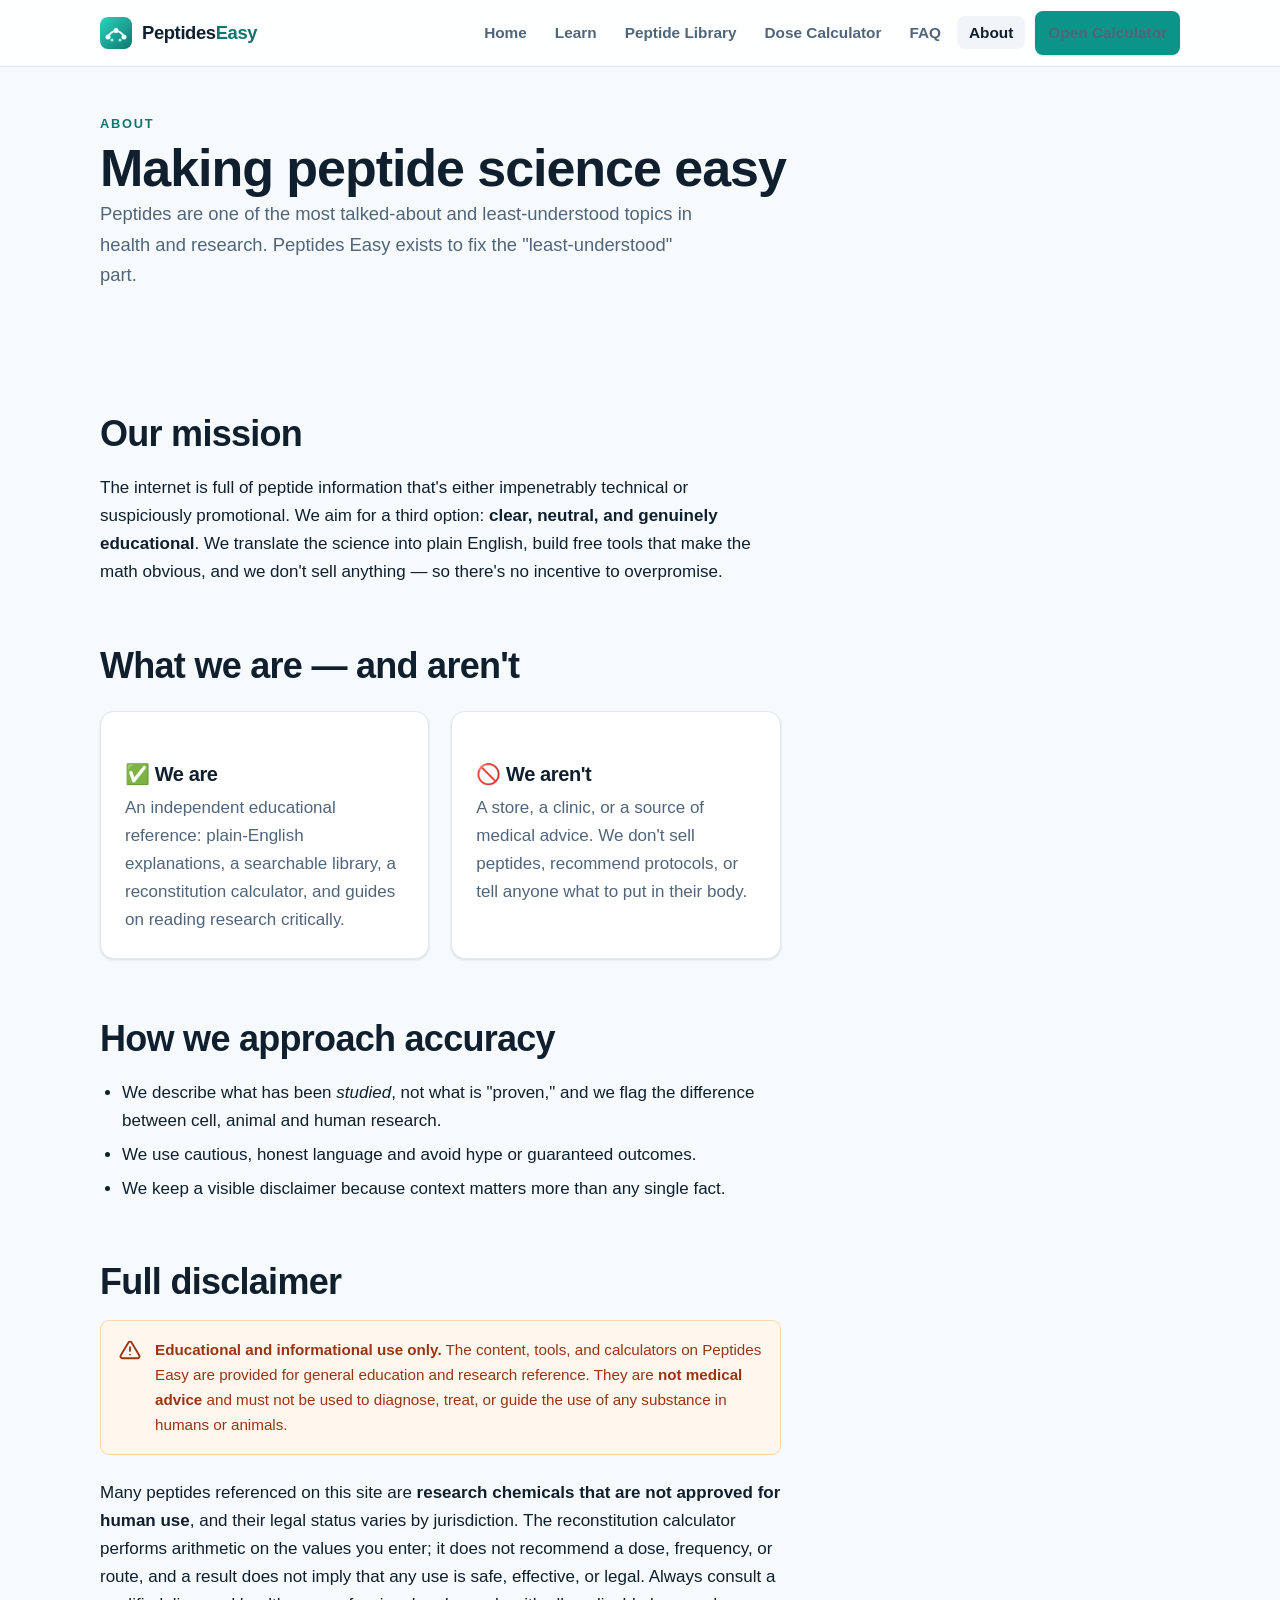
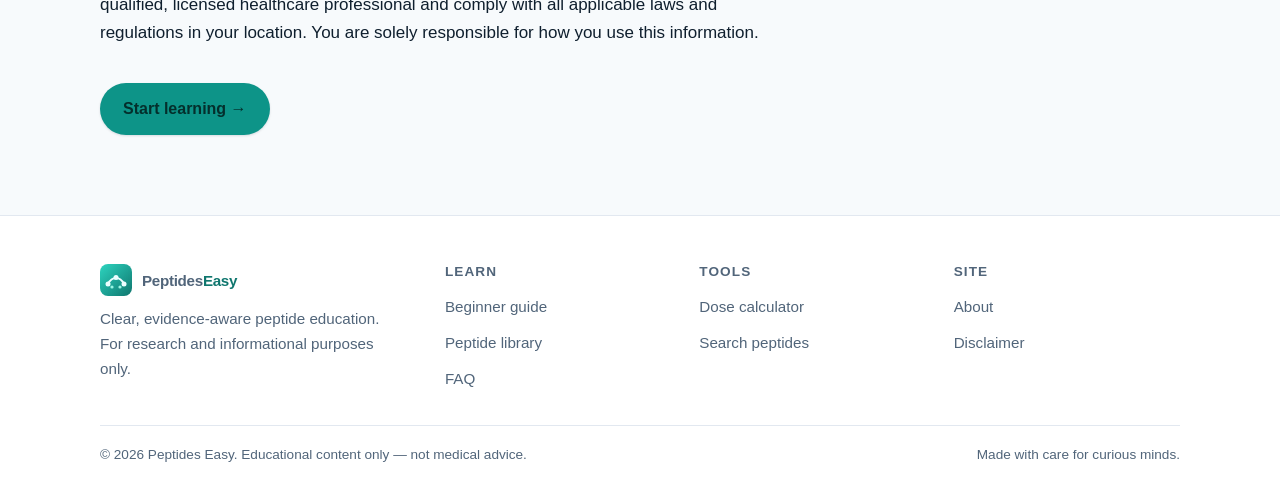
==== about.html @ 1e7f5a15 "Build Peptides Easy: modern educational peptide website New static site (HTML/CSS/vanilla JS, no bui" ====
<!DOCTYPE html>
<html lang="en">
<head>
<meta charset="utf-8">
<meta name="viewport" content="width=device-width, initial-scale=1">
<title>About & Disclaimer | Peptides Easy</title>
<meta name="description" content="About Peptides Easy — our mission to make peptide science clear and accessible — plus our full educational disclaimer and approach to accuracy.">
<link rel="canonical" href="https://peptides-easy.com/about.html">
<meta name="theme-color" content="#0d9488">
<meta property="og:type" content="website">
<meta property="og:site_name" content="Peptides Easy">
<meta property="og:title" content="About & Disclaimer | Peptides Easy">
<meta property="og:description" content="Our mission to make peptide science clear, plus our full educational disclaimer.">
<meta property="og:url" content="https://peptides-easy.com/about.html">
<meta property="og:image" content="https://peptides-easy.com/assets/img/logo.svg">
<link rel="icon" href="assets/img/logo.svg" type="image/svg+xml">
<link rel="manifest" href="site.webmanifest">
<link rel="stylesheet" href="assets/css/styles.css">
<script src="assets/js/site.js" defer></script>
</head>
<body>
<a class="skip-link" href="#main">Skip to content</a>

<header class="site-header">
  <div class="container nav">
    <a class="brand" href="index.html">
      <img class="logo" src="assets/img/logo.svg" alt="" width="32" height="32">
      <span>Peptides<b>Easy</b></span>
    </a>
    <button class="nav-toggle" aria-expanded="false" aria-controls="nav-links" aria-label="Toggle menu">
      <svg width="22" height="22" viewBox="0 0 24 24" fill="none" stroke="currentColor" stroke-width="2" stroke-linecap="round"><path d="M3 6h18M3 12h18M3 18h18"/></svg>
    </button>
    <ul class="nav-links" id="nav-links">
      <li><a href="index.html">Home</a></li>
      <li><a href="learn.html">Learn</a></li>
      <li><a href="library.html">Peptide Library</a></li>
      <li><a href="calculator.html">Dose Calculator</a></li>
      <li><a href="faq.html">FAQ</a></li>
      <li><a href="about.html" aria-current="page">About</a></li>
      <li class="nav-cta"><a class="btn btn--primary" href="calculator.html">Open Calculator</a></li>
    </ul>
  </div>
</header>

<main id="main">
  <section class="section--tight" style="padding-top:42px">
    <div class="container">
      <span class="eyebrow">About</span>
      <h1>Making peptide science easy</h1>
      <p class="lead">Peptides are one of the most talked-about and least-understood topics in health and research. Peptides Easy exists to fix the "least-understood" part.</p>
    </div>
  </section>

  <section class="section--tight" style="padding-top:8px">
    <div class="container">
      <article class="prose">
        <h2>Our mission</h2>
        <p>The internet is full of peptide information that's either impenetrably technical or suspiciously promotional. We aim for a third option: <strong>clear, neutral, and genuinely educational</strong>. We translate the science into plain English, build free tools that make the math obvious, and we don't sell anything — so there's no incentive to overpromise.</p>

        <h2>What we are — and aren't</h2>
        <div class="grid grid--2 mt-2">
          <div class="card">
            <h3>✅ We are</h3>
            <p>An independent educational reference: plain-English explanations, a searchable library, a reconstitution calculator, and guides on reading research critically.</p>
          </div>
          <div class="card">
            <h3>🚫 We aren't</h3>
            <p>A store, a clinic, or a source of medical advice. We don't sell peptides, recommend protocols, or tell anyone what to put in their body.</p>
          </div>
        </div>

        <h2>How we approach accuracy</h2>
        <ul>
          <li>We describe what has been <em>studied</em>, not what is "proven," and we flag the difference between cell, animal and human research.</li>
          <li>We use cautious, honest language and avoid hype or guaranteed outcomes.</li>
          <li>We keep a visible disclaimer because context matters more than any single fact.</li>
        </ul>

        <h2 id="disclaimer">Full disclaimer</h2>
        <div class="callout" role="note">
          <svg width="22" height="22" viewBox="0 0 24 24" fill="none" stroke="currentColor" stroke-width="2"><path d="M12 9v4m0 4h.01M10.3 3.86 1.82 18a2 2 0 0 0 1.71 3h16.94a2 2 0 0 0 1.71-3L13.7 3.86a2 2 0 0 0-3.42 0z" stroke-linecap="round" stroke-linejoin="round"/></svg>
          <span>
            <strong>Educational and informational use only.</strong> The content, tools, and calculators on Peptides Easy are provided for general education and research reference. They are <strong>not medical advice</strong> and must not be used to diagnose, treat, or guide the use of any substance in humans or animals.
          </span>
        </div>
        <p class="mt-2">Many peptides referenced on this site are <strong>research chemicals that are not approved for human use</strong>, and their legal status varies by jurisdiction. The reconstitution calculator performs arithmetic on the values you enter; it does not recommend a dose, frequency, or route, and a result does not imply that any use is safe, effective, or legal. Always consult a qualified, licensed healthcare professional and comply with all applicable laws and regulations in your location. You are solely responsible for how you use this information.</p>

        <p class="mt-3"><a class="btn btn--primary" href="learn.html">Start learning →</a></p>
      </article>
    </div>
  </section>
</main>

<footer class="site-footer">
  <div class="container">
    <div class="footer-grid">
      <div>
        <a class="brand" href="index.html" style="margin-bottom:10px">
          <img class="logo" src="assets/img/logo.svg" alt="" width="32" height="32">
          <span>Peptides<b>Easy</b></span>
        </a>
        <p>Clear, evidence-aware peptide education. For research and informational purposes only.</p>
      </div>
      <div><h4>Learn</h4><ul><li><a href="learn.html">Beginner guide</a></li><li><a href="library.html">Peptide library</a></li><li><a href="faq.html">FAQ</a></li></ul></div>
      <div><h4>Tools</h4><ul><li><a href="calculator.html">Dose calculator</a></li><li><a href="library.html">Search peptides</a></li></ul></div>
      <div><h4>Site</h4><ul><li><a href="about.html">About</a></li><li><a href="about.html#disclaimer">Disclaimer</a></li></ul></div>
    </div>
    <div class="footer-bottom">
      <span>© <span data-year>2026</span> Peptides Easy. Educational content only — not medical advice.</span>
      <span>Made with care for curious minds.</span>
    </div>
  </div>
</footer>
</body>
</html>
---- assets/css/styles.css ----
/* =========================================================
   Peptides Easy — Design System
   Plain CSS, no build step. Optimised for performance + a11y.
   ========================================================= */

/* ---------- Design tokens ---------- */
:root {
  --bg: #f7fafc;
  --surface: #ffffff;
  --surface-2: #f1f5f9;
  --text: #0f1f2e;
  --muted: #51657a;
  --border: #e2e8f0;

  --primary: #0d9488;       /* teal 600 */
  --primary-dark: #0f766e;  /* teal 700 */
  --primary-soft: #ccfbf1;  /* teal 100 */
  --accent: #6366f1;        /* indigo 500 */
  --warn-bg: #fff7ed;
  --warn-border: #fed7aa;
  --warn-text: #9a3412;

  --radius: 14px;
  --radius-sm: 9px;
  --shadow-sm: 0 1px 2px rgba(15, 31, 46, .06), 0 1px 3px rgba(15, 31, 46, .08);
  --shadow-md: 0 6px 18px rgba(15, 31, 46, .08);
  --shadow-lg: 0 18px 40px rgba(15, 31, 46, .14);

  --maxw: 1120px;
  --font: -apple-system, BlinkMacSystemFont, "Segoe UI", Roboto, Helvetica,
          Arial, "Apple Color Emoji", "Segoe UI Emoji", sans-serif;
  --font-mono: ui-monospace, SFMono-Regular, "SF Mono", Menlo, Consolas, monospace;
}

@media (prefers-color-scheme: dark) {
  :root {
    --bg: #0b1220;
    --surface: #111c2e;
    --surface-2: #16243a;
    --text: #e6eef7;
    --muted: #9fb3c8;
    --border: #233650;
    --primary: #2dd4bf;
    --primary-dark: #14b8a6;
    --primary-soft: #134e4a;
    --warn-bg: #2a1c0f;
    --warn-border: #7c3a13;
    --warn-text: #fcd9b6;
    --shadow-sm: 0 1px 2px rgba(0,0,0,.4);
    --shadow-md: 0 6px 18px rgba(0,0,0,.45);
    --shadow-lg: 0 18px 40px rgba(0,0,0,.55);
  }
}

/* ---------- Reset ---------- */
*, *::before, *::after { box-sizing: border-box; }
* { margin: 0; }
html { scroll-behavior: smooth; -webkit-text-size-adjust: 100%; }
@media (prefers-reduced-motion: reduce) {
  html { scroll-behavior: auto; }
  * { animation: none !important; transition: none !important; }
}

body {
  font-family: var(--font);
  color: var(--text);
  background: var(--bg);
  line-height: 1.65;
  font-size: 17px;
  -webkit-font-smoothing: antialiased;
  text-rendering: optimizeLegibility;
}

img, svg { max-width: 100%; display: block; }
a { color: var(--primary-dark); text-decoration: none; }
a:hover { text-decoration: underline; }

h1, h2, h3, h4 { line-height: 1.2; font-weight: 700; letter-spacing: -.02em; }
h1 { font-size: clamp(2rem, 5vw, 3.25rem); }
h2 { font-size: clamp(1.5rem, 3.5vw, 2.25rem); }
h3 { font-size: 1.25rem; }

:focus-visible {
  outline: 3px solid var(--accent);
  outline-offset: 2px;
  border-radius: 4px;
}

/* ---------- Layout ---------- */
.container { width: 100%; max-width: var(--maxw); margin-inline: auto; padding-inline: 20px; }
.section { padding-block: clamp(48px, 8vw, 88px); }
.section--tight { padding-block: clamp(32px, 5vw, 56px); }
.center { text-align: center; }
.eyebrow {
  text-transform: uppercase; letter-spacing: .14em; font-size: .8rem;
  font-weight: 700; color: var(--primary-dark);
}
.lead { font-size: 1.15rem; color: var(--muted); max-width: 60ch; }
.center .lead { margin-inline: auto; }
.grid { display: grid; gap: 22px; }
.grid--2 { grid-template-columns: repeat(2, 1fr); }
.grid--3 { grid-template-columns: repeat(3, 1fr); }
.grid--4 { grid-template-columns: repeat(4, 1fr); }
@media (max-width: 880px) { .grid--3, .grid--4 { grid-template-columns: repeat(2, 1fr); } }
@media (max-width: 560px) { .grid--2, .grid--3, .grid--4 { grid-template-columns: 1fr; } }

.skip-link {
  position: absolute; left: -999px; top: 0; z-index: 200;
  background: var(--primary-dark); color: #fff; padding: 10px 16px; border-radius: 0 0 8px 0;
}
.skip-link:focus { left: 0; }

/* ---------- Buttons ---------- */
.btn {
  display: inline-flex; align-items: center; gap: .5em;
  font-weight: 600; font-size: 1rem; cursor: pointer;
  padding: 12px 22px; border-radius: 999px; border: 1px solid transparent;
  transition: transform .12s ease, box-shadow .2s ease, background .2s ease;
  text-decoration: none; white-space: nowrap;
}
.btn:hover { text-decoration: none; transform: translateY(-1px); }
.btn:active { transform: translateY(0); }
.btn--primary { background: var(--primary); color: #042f2c; box-shadow: var(--shadow-sm); }
.btn--primary:hover { background: var(--primary-dark); color: #fff; box-shadow: var(--shadow-md); }
.btn--ghost { background: transparent; color: var(--text); border-color: var(--border); }
.btn--ghost:hover { background: var(--surface-2); }
.btn--block { width: 100%; justify-content: center; }

/* ---------- Header / Nav ---------- */
.site-header {
  position: sticky; top: 0; z-index: 100;
  background: color-mix(in srgb, var(--surface) 88%, transparent);
  backdrop-filter: saturate(160%) blur(10px);
  border-bottom: 1px solid var(--border);
}
.nav { display: flex; align-items: center; justify-content: space-between; height: 66px; gap: 16px; }
.brand { display: inline-flex; align-items: center; gap: 10px; font-weight: 800; letter-spacing: -.02em; font-size: 1.15rem; color: var(--text); }
.brand:hover { text-decoration: none; }
.brand .logo { width: 32px; height: 32px; }
.brand b { color: var(--primary-dark); }
.nav-links { display: flex; align-items: center; gap: 4px; list-style: none; padding: 0; }
.nav-links a {
  color: var(--muted); font-weight: 600; font-size: .96rem;
  padding: 8px 12px; border-radius: 8px;
}
.nav-links a:hover, .nav-links a[aria-current="page"] { color: var(--text); background: var(--surface-2); text-decoration: none; }
.nav-cta { margin-left: 6px; }
.nav-toggle {
  display: none; background: transparent; border: 1px solid var(--border);
  border-radius: 9px; width: 42px; height: 42px; cursor: pointer; color: var(--text);
}
.nav-toggle svg { margin-inline: auto; }

@media (max-width: 860px) {
  .nav-toggle { display: inline-flex; align-items: center; }
  .nav-links {
    position: absolute; inset: 66px 0 auto 0; flex-direction: column; align-items: stretch;
    gap: 2px; background: var(--surface); border-bottom: 1px solid var(--border);
    padding: 12px 16px 18px; box-shadow: var(--shadow-md);
    transform: translateY(-8px); opacity: 0; pointer-events: none; transition: .18s ease;
  }
  .nav-links.open { transform: none; opacity: 1; pointer-events: auto; }
  .nav-links a { padding: 12px; font-size: 1.05rem; }
  .nav-cta { margin: 6px 0 0; }
}

/* ---------- Hero ---------- */
.hero {
  position: relative; overflow: hidden;
  background:
    radial-gradient(900px 420px at 78% -8%, var(--primary-soft), transparent 60%),
    radial-gradient(700px 380px at 6% 18%, color-mix(in srgb, var(--accent) 18%, transparent), transparent 55%);
}
.hero__inner { display: grid; grid-template-columns: 1.05fr .95fr; gap: 40px; align-items: center; padding-block: clamp(48px, 8vw, 92px); }
@media (max-width: 900px) { .hero__inner { grid-template-columns: 1fr; } }
.hero h1 { margin-bottom: 16px; }
.hero p.lead { margin-bottom: 26px; }
.hero__cta { display: flex; flex-wrap: wrap; gap: 12px; }
.hero__stats { display: flex; gap: 28px; margin-top: 32px; flex-wrap: wrap; }
.hero__stats .num { font-size: 1.7rem; font-weight: 800; color: var(--primary-dark); }
.hero__stats .lbl { font-size: .85rem; color: var(--muted); }

.hero-card {
  background: var(--surface); border: 1px solid var(--border); border-radius: var(--radius);
  box-shadow: var(--shadow-lg); padding: 22px;
}
.hero-card h3 { display: flex; align-items: center; gap: 8px; margin-bottom: 6px; }
.hero-card .mini-row { display: flex; justify-content: space-between; padding: 10px 0; border-top: 1px dashed var(--border); }
.hero-card .mini-row:first-of-type { border-top: 0; }
.hero-card .mini-row span:last-child { font-weight: 700; font-family: var(--font-mono); }

/* ---------- Cards ---------- */
.card {
  background: var(--surface); border: 1px solid var(--border); border-radius: var(--radius);
  padding: 24px; box-shadow: var(--shadow-sm);
  transition: transform .15s ease, box-shadow .2s ease, border-color .2s ease;
}
.card--link:hover { transform: translateY(-3px); box-shadow: var(--shadow-md); border-color: color-mix(in srgb, var(--primary) 45%, var(--border)); text-decoration: none; }
.card .icon {
  width: 46px; height: 46px; border-radius: 12px; display: grid; place-items: center;
  background: var(--primary-soft); color: var(--primary-dark); margin-bottom: 14px;
}
.card h3 { margin-bottom: 8px; color: var(--text); }
.card p { color: var(--muted); }
.card .more { display: inline-block; margin-top: 12px; font-weight: 600; color: var(--primary-dark); }

/* ---------- Badges / pills ---------- */
.badge {
  display: inline-flex; align-items: center; gap: 6px;
  font-size: .76rem; font-weight: 700; letter-spacing: .02em;
  padding: 4px 10px; border-radius: 999px;
  background: var(--surface-2); color: var(--muted); border: 1px solid var(--border);
}
.badge--cat { background: var(--primary-soft); color: var(--primary-dark); border-color: transparent; }

/* ---------- Disclaimer / callout ---------- */
.callout {
  display: flex; gap: 14px; align-items: flex-start;
  background: var(--warn-bg); border: 1px solid var(--warn-border); color: var(--warn-text);
  border-radius: var(--radius-sm); padding: 16px 18px; font-size: .95rem;
}
.callout svg { flex: 0 0 auto; margin-top: 2px; }
.callout strong { color: inherit; }

/* ---------- Library (peptides) ---------- */
.toolbar { display: flex; flex-wrap: wrap; gap: 12px; align-items: center; margin-bottom: 24px; }
.search {
  flex: 1 1 260px; display: flex; align-items: center; gap: 10px;
  background: var(--surface); border: 1px solid var(--border); border-radius: 999px; padding: 10px 16px;
  box-shadow: var(--shadow-sm);
}
.search input { border: 0; outline: 0; background: transparent; color: var(--text); font-size: 1rem; width: 100%; }
.filters { display: flex; flex-wrap: wrap; gap: 8px; }
.chip {
  font: inherit; font-size: .9rem; font-weight: 600; cursor: pointer;
  padding: 8px 14px; border-radius: 999px; border: 1px solid var(--border);
  background: var(--surface); color: var(--muted); transition: .15s ease;
}
.chip:hover { border-color: var(--primary); color: var(--text); }
.chip[aria-pressed="true"] { background: var(--primary); border-color: var(--primary); color: #042f2c; }

.pep-grid { display: grid; gap: 18px; grid-template-columns: repeat(auto-fill, minmax(260px, 1fr)); }
.pep {
  background: var(--surface); border: 1px solid var(--border); border-radius: var(--radius);
  padding: 20px; box-shadow: var(--shadow-sm); display: flex; flex-direction: column; gap: 10px;
}
.pep__head { display: flex; align-items: center; justify-content: space-between; gap: 8px; }
.pep h3 { font-size: 1.12rem; }
.pep .alias { color: var(--muted); font-size: .85rem; }
.pep p { color: var(--muted); font-size: .95rem; }
.pep__foot { margin-top: auto; display: flex; flex-wrap: wrap; gap: 6px; }
.empty { text-align: center; color: var(--muted); padding: 40px; grid-column: 1 / -1; }

/* ---------- Calculator ---------- */
.calc { display: grid; grid-template-columns: 1fr 1fr; gap: 28px; align-items: start; }
@media (max-width: 820px) { .calc { grid-template-columns: 1fr; } }
.field { margin-bottom: 18px; }
.field label { display: block; font-weight: 600; margin-bottom: 6px; font-size: .95rem; }
.field .hint { font-weight: 400; color: var(--muted); font-size: .85rem; }
.field input, .field select {
  width: 100%; font: inherit; padding: 12px 14px; border-radius: var(--radius-sm);
  border: 1px solid var(--border); background: var(--surface); color: var(--text);
}
.field input:focus, .field select:focus { border-color: var(--primary); outline: none; box-shadow: 0 0 0 3px var(--primary-soft); }
.result {
  background: var(--surface); border: 1px solid var(--border); border-radius: var(--radius);
  padding: 24px; box-shadow: var(--shadow-md); position: sticky; top: 86px;
}
.result__big { text-align: center; padding: 18px; border-radius: var(--radius-sm); background: var(--primary-soft); margin-bottom: 18px; }
.result__big .n { font-size: 2.6rem; font-weight: 800; color: var(--primary-dark); font-family: var(--font-mono); line-height: 1.1; }
.result__big .u { color: var(--primary-dark); font-weight: 600; }
.result__row { display: flex; justify-content: space-between; gap: 10px; padding: 12px 0; border-top: 1px solid var(--border); }
.result__row:first-of-type { border-top: 0; }
.result__row b { font-family: var(--font-mono); }
.syringe { margin: 14px 0 4px; }
.syringe svg { width: 100%; height: auto; }

/* ---------- Prose (articles) ---------- */
.prose { max-width: 72ch; }
.prose > * + * { margin-top: 1.1em; }
.prose h2 { margin-top: 1.6em; }
.prose h3 { margin-top: 1.3em; }
.prose ul, .prose ol { padding-left: 1.3em; }
.prose li + li { margin-top: .35em; }
.prose blockquote {
  border-left: 4px solid var(--primary); padding: 6px 18px; color: var(--muted);
  background: var(--surface-2); border-radius: 0 8px 8px 0;
}
.prose code { font-family: var(--font-mono); background: var(--surface-2); padding: 2px 6px; border-radius: 6px; font-size: .9em; }
.prose table { width: 100%; border-collapse: collapse; font-size: .95rem; }
.prose th, .prose td { text-align: left; padding: 10px 12px; border-bottom: 1px solid var(--border); }
.prose th { background: var(--surface-2); }

.guide-layout { display: grid; grid-template-columns: 240px 1fr; gap: 40px; align-items: start; }
@media (max-width: 820px) { .guide-layout { grid-template-columns: 1fr; } }
.toc--sticky { position: sticky; top: 86px; }
@media (max-width: 820px) { .toc--sticky { position: static; } }

/* table of contents */
.toc { background: var(--surface); border: 1px solid var(--border); border-radius: var(--radius); padding: 18px 22px; box-shadow: var(--shadow-sm); }
.toc strong { display: block; margin-bottom: 8px; font-size: .85rem; text-transform: uppercase; letter-spacing: .08em; color: var(--muted); }
.toc ol { margin: 0; padding-left: 1.2em; }
.toc a { color: var(--muted); }
.toc a:hover { color: var(--primary-dark); }

/* ---------- FAQ ---------- */
.faq { max-width: 760px; margin-inline: auto; }
.faq details {
  background: var(--surface); border: 1px solid var(--border); border-radius: var(--radius-sm);
  padding: 4px 20px; margin-bottom: 12px; box-shadow: var(--shadow-sm);
}
.faq summary { cursor: pointer; font-weight: 600; padding: 14px 0; list-style: none; display: flex; justify-content: space-between; align-items: center; gap: 12px; }
.faq summary::-webkit-details-marker { display: none; }
.faq summary::after { content: "+"; font-size: 1.5rem; color: var(--primary-dark); font-weight: 400; transition: transform .2s ease; }
.faq details[open] summary::after { transform: rotate(45deg); }
.faq details p { color: var(--muted); padding-bottom: 16px; }

/* ---------- Section helpers ---------- */
.band { background: var(--surface); border-block: 1px solid var(--border); }
.cta-band { background: linear-gradient(135deg, var(--primary), var(--primary-dark)); color: #fff; border-radius: var(--radius); padding: clamp(28px, 5vw, 48px); text-align: center; }
.cta-band h2, .cta-band p { color: #fff; }
.cta-band p { opacity: .92; max-width: 56ch; margin: 10px auto 22px; }
.cta-band .btn--primary { background: #fff; color: var(--primary-dark); }
.cta-band .btn--primary:hover { background: #ecfeff; color: var(--primary-dark); }

/* ---------- Footer ---------- */
.site-footer { background: var(--surface); border-top: 1px solid var(--border); padding-block: 48px 28px; margin-top: 24px; }
.footer-grid { display: grid; grid-template-columns: 1.4fr 1fr 1fr 1fr; gap: 28px; }
@media (max-width: 760px) { .footer-grid { grid-template-columns: 1fr 1fr; } }
.footer-grid h4 { font-size: .85rem; text-transform: uppercase; letter-spacing: .08em; color: var(--muted); margin-bottom: 12px; }
.footer-grid ul { list-style: none; padding: 0; display: grid; gap: 8px; }
.footer-grid a { color: var(--muted); font-size: .95rem; }
.footer-grid a:hover { color: var(--primary-dark); }
.footer-grid p { color: var(--muted); font-size: .95rem; max-width: 34ch; }
.footer-bottom { border-top: 1px solid var(--border); margin-top: 32px; padding-top: 18px; display: flex; flex-wrap: wrap; gap: 10px; justify-content: space-between; color: var(--muted); font-size: .85rem; }

/* ---------- Utilities ---------- */
.mt-0 { margin-top: 0; } .mt-1 { margin-top: 12px; } .mt-2 { margin-top: 24px; } .mt-3 { margin-top: 36px; }
.mb-2 { margin-bottom: 24px; }
.hidden { display: none !important; }
.sr-only { position: absolute; width: 1px; height: 1px; padding: 0; margin: -1px; overflow: hidden; clip: rect(0,0,0,0); border: 0; }
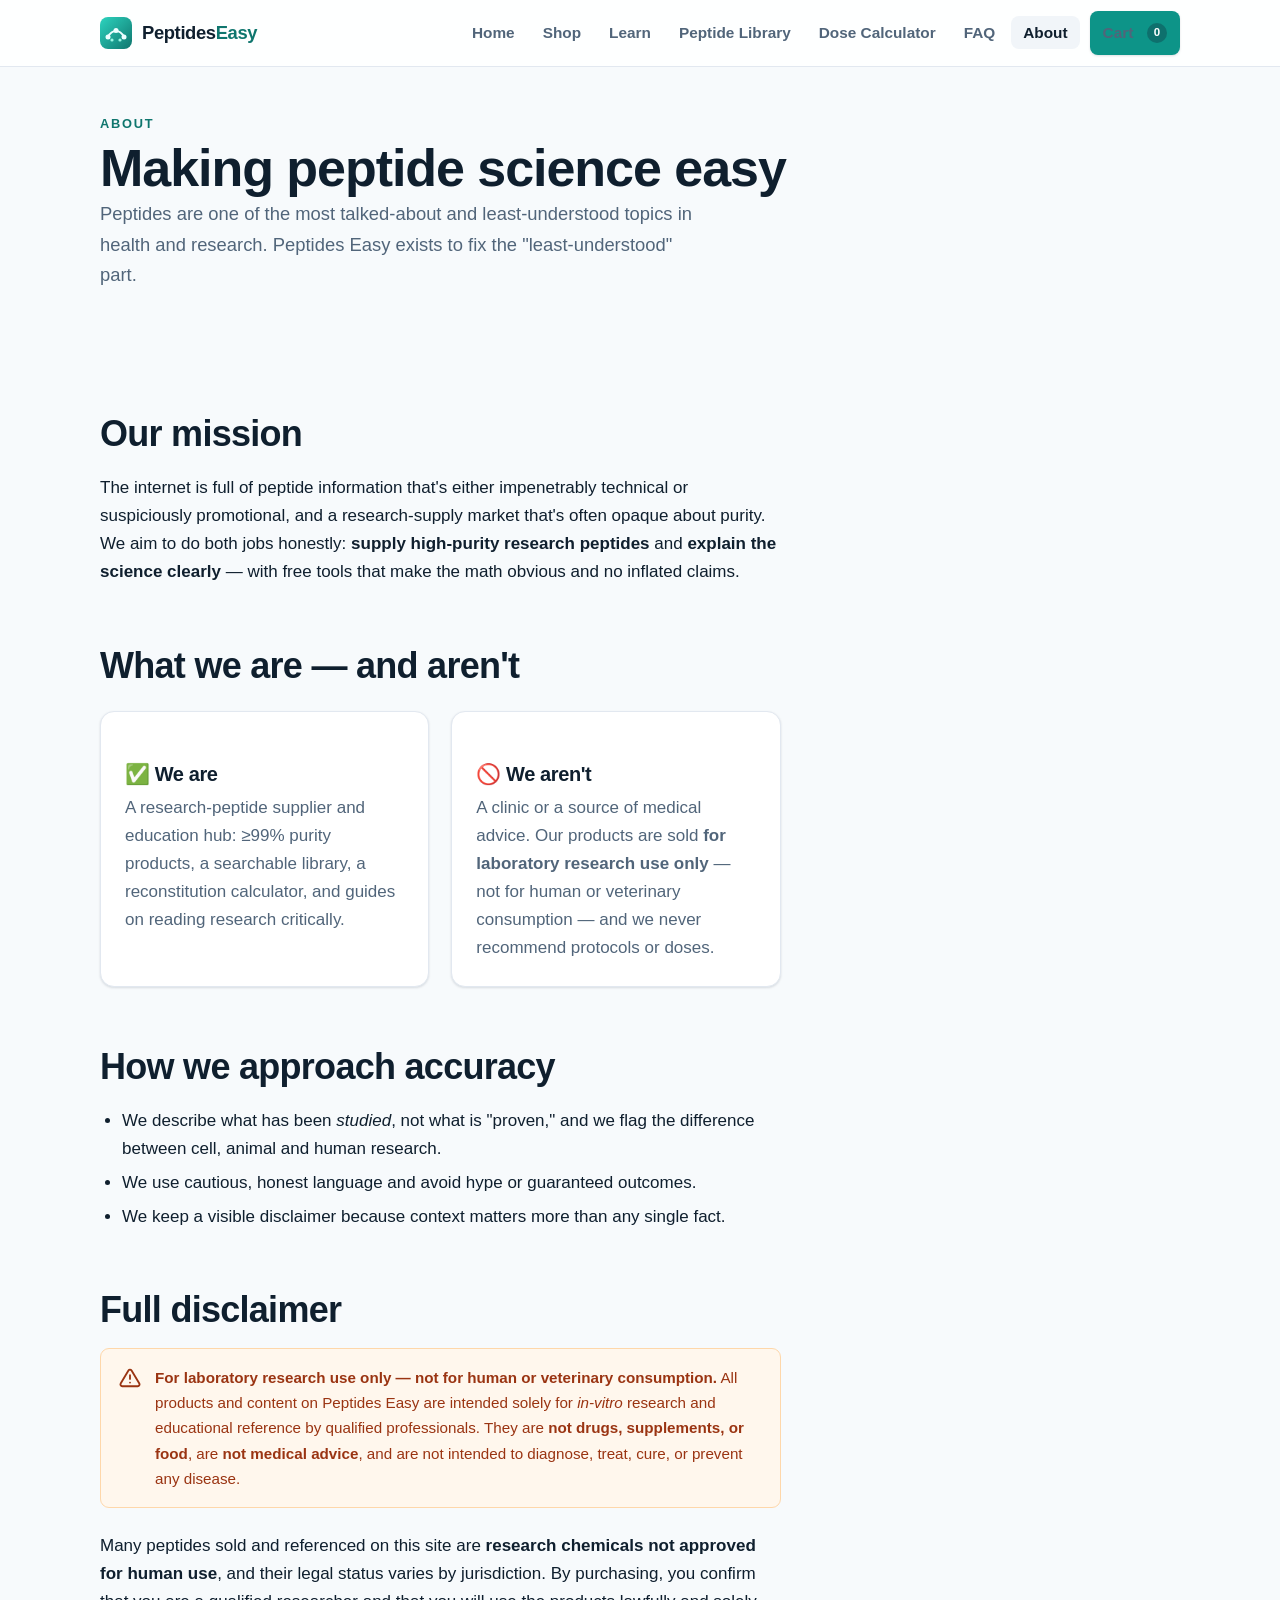
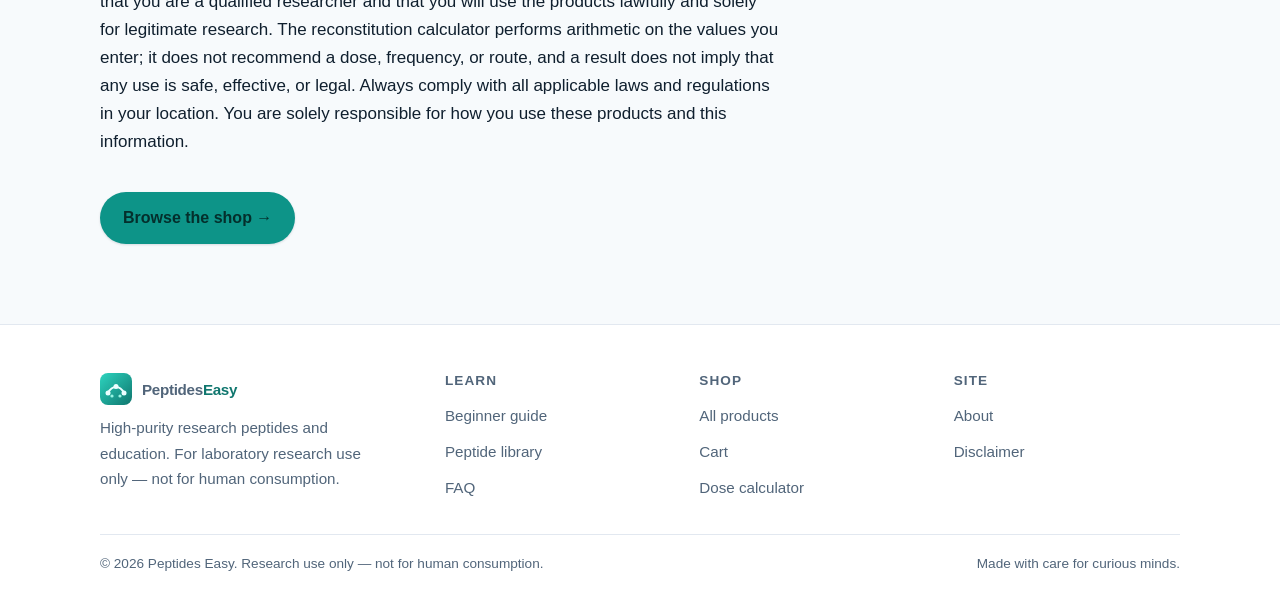
==== commit e0941c01: "Add commercial storefront: shop, cart, and product catalog - New shop.html with searchable/filterabl" ====
--- a/about.html
+++ b/about.html
@@ -17,6 +17,7 @@
 <link rel="manifest" href="site.webmanifest">
 <link rel="stylesheet" href="assets/css/styles.css">
 <script src="assets/js/site.js" defer></script>
+<script src="assets/js/cart.js" defer></script>
 </head>
 <body>
 <a class="skip-link" href="#main">Skip to content</a>
@@ -32,12 +33,13 @@
     </button>
     <ul class="nav-links" id="nav-links">
       <li><a href="index.html">Home</a></li>
+      <li><a href="shop.html">Shop</a></li>
       <li><a href="learn.html">Learn</a></li>
       <li><a href="library.html">Peptide Library</a></li>
       <li><a href="calculator.html">Dose Calculator</a></li>
       <li><a href="faq.html">FAQ</a></li>
       <li><a href="about.html" aria-current="page">About</a></li>
-      <li class="nav-cta"><a class="btn btn--primary" href="calculator.html">Open Calculator</a></li>
+      <li class="nav-cta"><a class="btn btn--primary cart-link" href="cart.html">Cart <span class="cart-count is-empty" data-cart-count>0</span></a></li>
     </ul>
   </div>
 </header>
@@ -55,17 +57,17 @@
     <div class="container">
       <article class="prose">
         <h2>Our mission</h2>
-        <p>The internet is full of peptide information that's either impenetrably technical or suspiciously promotional. We aim for a third option: <strong>clear, neutral, and genuinely educational</strong>. We translate the science into plain English, build free tools that make the math obvious, and we don't sell anything — so there's no incentive to overpromise.</p>
+        <p>The internet is full of peptide information that's either impenetrably technical or suspiciously promotional, and a research-supply market that's often opaque about purity. We aim to do both jobs honestly: <strong>supply high-purity research peptides</strong> and <strong>explain the science clearly</strong> — with free tools that make the math obvious and no inflated claims.</p>
 
         <h2>What we are — and aren't</h2>
         <div class="grid grid--2 mt-2">
           <div class="card">
             <h3>✅ We are</h3>
-            <p>An independent educational reference: plain-English explanations, a searchable library, a reconstitution calculator, and guides on reading research critically.</p>
+            <p>A research-peptide supplier and education hub: ≥99% purity products, a searchable library, a reconstitution calculator, and guides on reading research critically.</p>
           </div>
           <div class="card">
             <h3>🚫 We aren't</h3>
-            <p>A store, a clinic, or a source of medical advice. We don't sell peptides, recommend protocols, or tell anyone what to put in their body.</p>
+            <p>A clinic or a source of medical advice. Our products are sold <strong>for laboratory research use only</strong> — not for human or veterinary consumption — and we never recommend protocols or doses.</p>
           </div>
         </div>
 
@@ -80,12 +82,12 @@
         <div class="callout" role="note">
           <svg width="22" height="22" viewBox="0 0 24 24" fill="none" stroke="currentColor" stroke-width="2"><path d="M12 9v4m0 4h.01M10.3 3.86 1.82 18a2 2 0 0 0 1.71 3h16.94a2 2 0 0 0 1.71-3L13.7 3.86a2 2 0 0 0-3.42 0z" stroke-linecap="round" stroke-linejoin="round"/></svg>
           <span>
-            <strong>Educational and informational use only.</strong> The content, tools, and calculators on Peptides Easy are provided for general education and research reference. They are <strong>not medical advice</strong> and must not be used to diagnose, treat, or guide the use of any substance in humans or animals.
+            <strong>For laboratory research use only — not for human or veterinary consumption.</strong> All products and content on Peptides Easy are intended solely for <em>in-vitro</em> research and educational reference by qualified professionals. They are <strong>not drugs, supplements, or food</strong>, are <strong>not medical advice</strong>, and are not intended to diagnose, treat, cure, or prevent any disease.
           </span>
         </div>
-        <p class="mt-2">Many peptides referenced on this site are <strong>research chemicals that are not approved for human use</strong>, and their legal status varies by jurisdiction. The reconstitution calculator performs arithmetic on the values you enter; it does not recommend a dose, frequency, or route, and a result does not imply that any use is safe, effective, or legal. Always consult a qualified, licensed healthcare professional and comply with all applicable laws and regulations in your location. You are solely responsible for how you use this information.</p>
+        <p class="mt-2">Many peptides sold and referenced on this site are <strong>research chemicals not approved for human use</strong>, and their legal status varies by jurisdiction. By purchasing, you confirm that you are a qualified researcher and that you will use the products lawfully and solely for legitimate research. The reconstitution calculator performs arithmetic on the values you enter; it does not recommend a dose, frequency, or route, and a result does not imply that any use is safe, effective, or legal. Always comply with all applicable laws and regulations in your location. You are solely responsible for how you use these products and this information.</p>
 
-        <p class="mt-3"><a class="btn btn--primary" href="learn.html">Start learning →</a></p>
+        <p class="mt-3"><a class="btn btn--primary" href="shop.html">Browse the shop →</a></p>
       </article>
     </div>
   </section>
@@ -99,14 +101,14 @@
           <img class="logo" src="assets/img/logo.svg" alt="" width="32" height="32">
           <span>Peptides<b>Easy</b></span>
         </a>
-        <p>Clear, evidence-aware peptide education. For research and informational purposes only.</p>
+        <p>High-purity research peptides and education. For laboratory research use only — not for human consumption.</p>
       </div>
       <div><h4>Learn</h4><ul><li><a href="learn.html">Beginner guide</a></li><li><a href="library.html">Peptide library</a></li><li><a href="faq.html">FAQ</a></li></ul></div>
-      <div><h4>Tools</h4><ul><li><a href="calculator.html">Dose calculator</a></li><li><a href="library.html">Search peptides</a></li></ul></div>
+      <div><h4>Shop</h4><ul><li><a href="shop.html">All products</a></li><li><a href="cart.html">Cart</a></li><li><a href="calculator.html">Dose calculator</a></li></ul></div>
       <div><h4>Site</h4><ul><li><a href="about.html">About</a></li><li><a href="about.html#disclaimer">Disclaimer</a></li></ul></div>
     </div>
     <div class="footer-bottom">
-      <span>© <span data-year>2026</span> Peptides Easy. Educational content only — not medical advice.</span>
+      <span>© <span data-year>2026</span> Peptides Easy. Research use only — not for human consumption.</span>
       <span>Made with care for curious minds.</span>
     </div>
   </div>
--- a/assets/css/styles.css
+++ b/assets/css/styles.css
@@ -334,6 +334,88 @@
 .footer-grid p { color: var(--muted); font-size: .95rem; max-width: 34ch; }
 .footer-bottom { border-top: 1px solid var(--border); margin-top: 32px; padding-top: 18px; display: flex; flex-wrap: wrap; gap: 10px; justify-content: space-between; color: var(--muted); font-size: .85rem; }
 
+/* ---------- Cart badge in nav ---------- */
+.cart-link { position: relative; }
+.cart-count {
+  display: inline-grid; place-items: center; min-width: 20px; height: 20px; padding: 0 6px;
+  margin-left: 6px; border-radius: 999px; background: var(--accent); color: #fff;
+  font-size: .72rem; font-weight: 800; line-height: 1;
+}
+.cart-count.is-empty { background: color-mix(in srgb, var(--text) 30%, transparent); }
+
+/* ---------- Products (shop) ---------- */
+.shop-grid { display: grid; gap: 20px; grid-template-columns: repeat(auto-fill, minmax(260px, 1fr)); }
+.product {
+  background: var(--surface); border: 1px solid var(--border); border-radius: var(--radius);
+  overflow: hidden; box-shadow: var(--shadow-sm); display: flex; flex-direction: column;
+  transition: transform .15s ease, box-shadow .2s ease, border-color .2s ease;
+}
+.product:hover { transform: translateY(-3px); box-shadow: var(--shadow-md); border-color: color-mix(in srgb, var(--primary) 40%, var(--border)); }
+.product__media {
+  position: relative; aspect-ratio: 16 / 10; display: grid; place-items: center;
+  background: linear-gradient(135deg, var(--primary-soft), color-mix(in srgb, var(--accent) 16%, var(--surface)));
+}
+.product__media span { font-size: 2.4rem; font-weight: 800; color: var(--primary-dark); letter-spacing: .04em; opacity: .85; }
+.product__tag {
+  position: absolute; top: 12px; left: 12px; background: var(--text); color: var(--bg);
+  font-size: .72rem; font-weight: 700; padding: 4px 10px; border-radius: 999px; letter-spacing: .02em;
+}
+.product__body { padding: 18px; display: flex; flex-direction: column; gap: 6px; flex: 1; }
+.product__cat { font-size: .75rem; font-weight: 700; text-transform: uppercase; letter-spacing: .08em; color: var(--primary-dark); }
+.product__body h3 { font-size: 1.1rem; }
+.product__body .alias { color: var(--muted); font-size: .85rem; }
+.product__body p { color: var(--muted); font-size: .92rem; }
+.product__foot { margin-top: auto; padding-top: 12px; display: flex; align-items: center; justify-content: space-between; gap: 10px; }
+.product__foot .btn { padding: 9px 16px; font-size: .92rem; }
+.price { font-size: 1.3rem; font-weight: 800; color: var(--text); font-family: var(--font-mono); }
+
+/* ---------- Cart page ---------- */
+.cart-layout { display: grid; grid-template-columns: 1fr; gap: 24px; }
+.cart-list { display: flex; flex-direction: column; gap: 12px; }
+.cart-row {
+  display: grid; grid-template-columns: 1fr auto auto auto; align-items: center; gap: 16px;
+  background: var(--surface); border: 1px solid var(--border); border-radius: var(--radius-sm);
+  padding: 14px 16px; box-shadow: var(--shadow-sm);
+}
+.cart-row__info { display: flex; flex-direction: column; }
+.cart-row__info .alias { color: var(--muted); font-size: .82rem; }
+.cart-row__price { font-family: var(--font-mono); font-weight: 700; min-width: 78px; text-align: right; }
+.cart-row__rm { background: transparent; border: 0; color: var(--muted); cursor: pointer; font-size: 1rem; padding: 6px; border-radius: 6px; }
+.cart-row__rm:hover { color: #dc2626; background: var(--surface-2); }
+.qty { display: inline-flex; align-items: center; gap: 4px; border: 1px solid var(--border); border-radius: 999px; padding: 2px; }
+.qty__btn { width: 30px; height: 30px; border: 0; background: transparent; cursor: pointer; font-size: 1.1rem; color: var(--text); border-radius: 999px; }
+.qty__btn:hover { background: var(--surface-2); }
+.qty__n { min-width: 26px; text-align: center; font-weight: 700; font-variant-numeric: tabular-nums; }
+.cart-summary {
+  background: var(--surface); border: 1px solid var(--border); border-radius: var(--radius);
+  padding: 22px; box-shadow: var(--shadow-md); align-self: start;
+}
+.cart-summary h3 { margin-bottom: 10px; }
+@media (min-width: 860px) {
+  .cart-layout { grid-template-columns: 1fr 320px; align-items: start; }
+}
+@media (max-width: 520px) {
+  .cart-row { grid-template-columns: 1fr auto; row-gap: 10px; }
+  .cart-row__price { text-align: left; }
+}
+
+/* trust badges */
+.trust { display: grid; grid-template-columns: repeat(4, 1fr); gap: 16px; }
+@media (max-width: 720px) { .trust { grid-template-columns: repeat(2, 1fr); } }
+.trust__item { display: flex; gap: 12px; align-items: center; }
+.trust__item .ic { width: 40px; height: 40px; border-radius: 10px; display: grid; place-items: center; background: var(--primary-soft); color: var(--primary-dark); flex: 0 0 auto; }
+.trust__item b { display: block; font-size: .95rem; }
+.trust__item span { color: var(--muted); font-size: .82rem; }
+
+/* ---------- Toast ---------- */
+.toast {
+  position: fixed; left: 50%; bottom: 24px; transform: translate(-50%, 20px);
+  background: var(--text); color: var(--bg); padding: 12px 20px; border-radius: 999px;
+  box-shadow: var(--shadow-lg); font-weight: 600; font-size: .92rem; z-index: 300;
+  opacity: 0; pointer-events: none; transition: .22s ease; max-width: 90vw; text-align: center;
+}
+.toast.show { opacity: 1; transform: translate(-50%, 0); }
+
 /* ---------- Utilities ---------- */
 .mt-0 { margin-top: 0; } .mt-1 { margin-top: 12px; } .mt-2 { margin-top: 24px; } .mt-3 { margin-top: 36px; }
 .mb-2 { margin-bottom: 24px; }
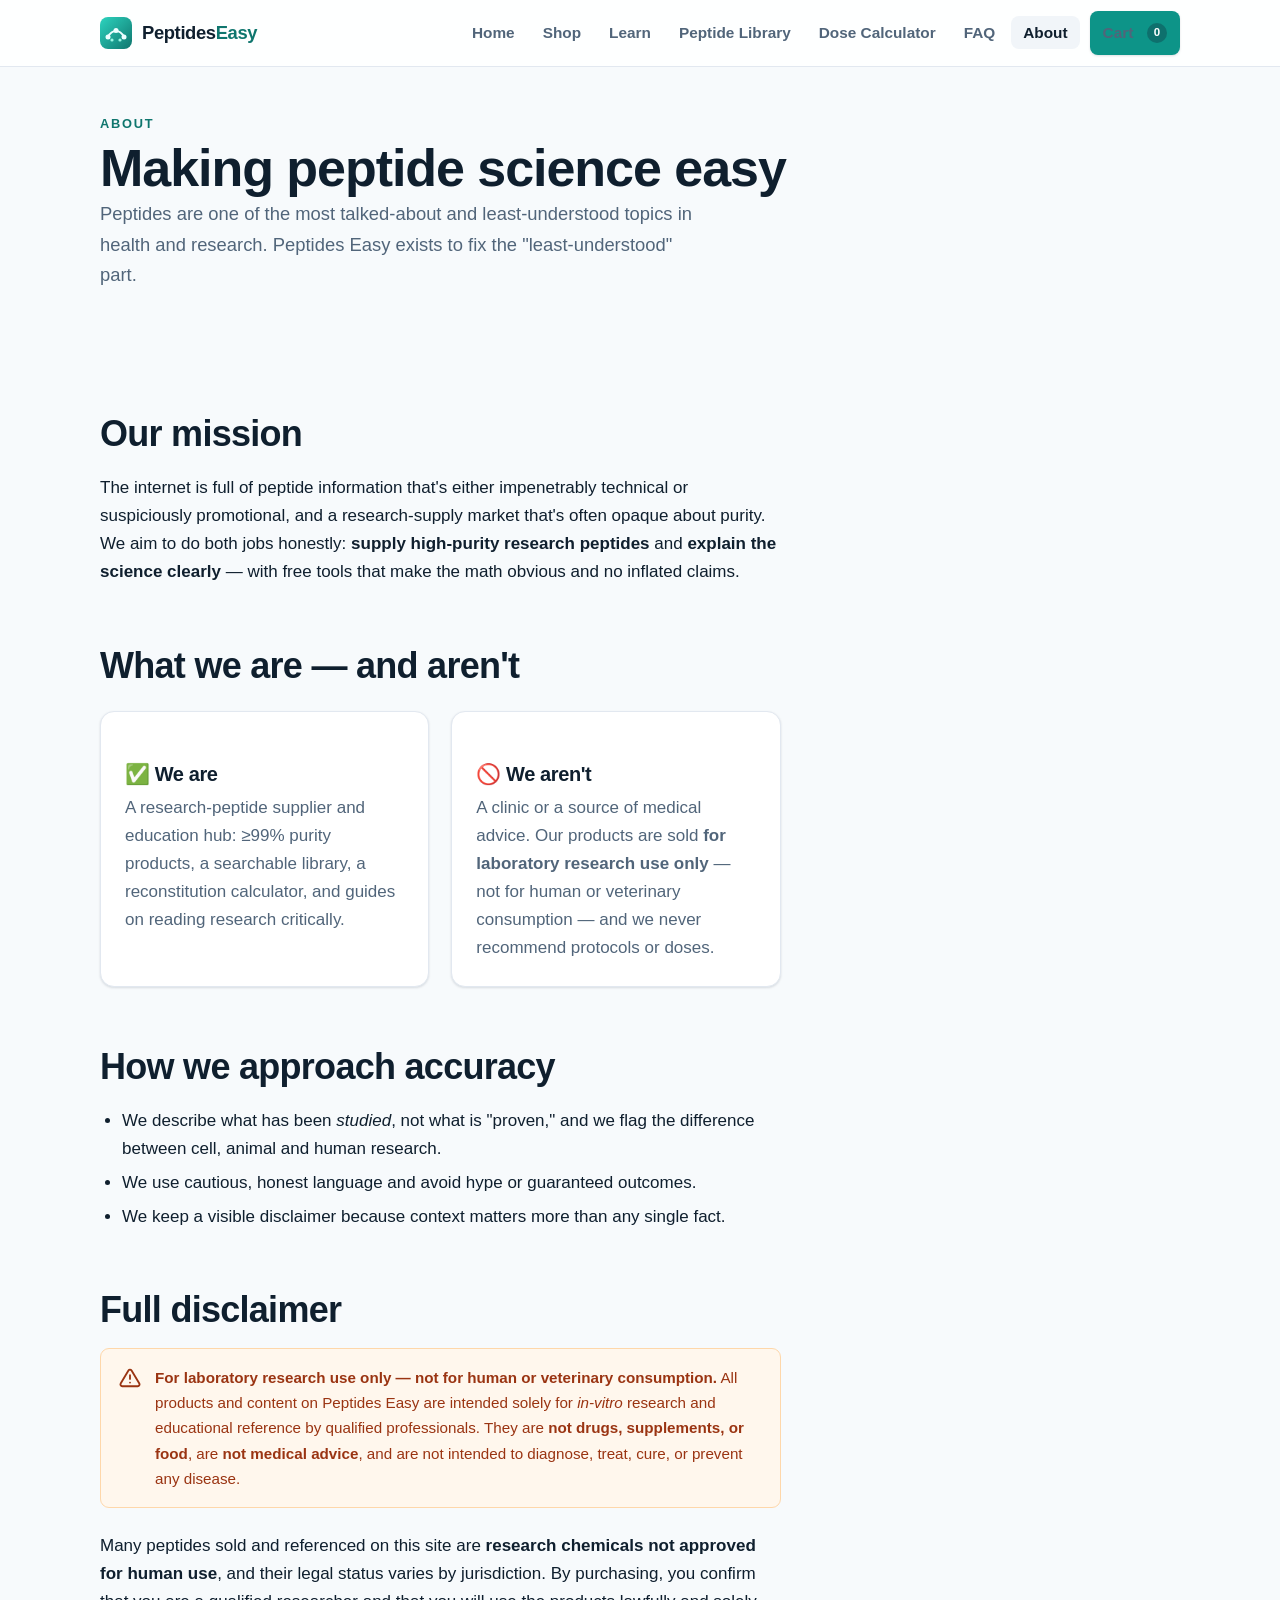
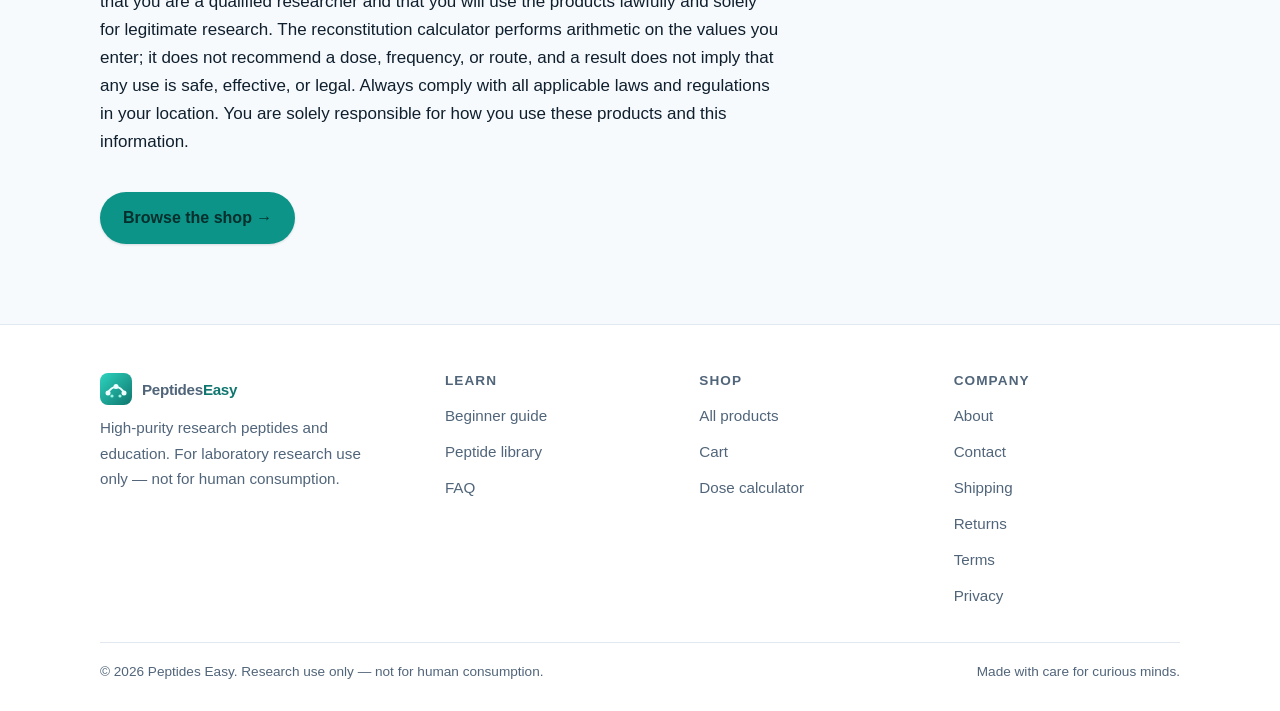
==== commit d7130094: "Add product pages, contact + policy pages, and storefront polish - product.html: dynamic per-SKU det" ====
--- a/about.html
+++ b/about.html
@@ -105,7 +105,7 @@
       </div>
       <div><h4>Learn</h4><ul><li><a href="learn.html">Beginner guide</a></li><li><a href="library.html">Peptide library</a></li><li><a href="faq.html">FAQ</a></li></ul></div>
       <div><h4>Shop</h4><ul><li><a href="shop.html">All products</a></li><li><a href="cart.html">Cart</a></li><li><a href="calculator.html">Dose calculator</a></li></ul></div>
-      <div><h4>Site</h4><ul><li><a href="about.html">About</a></li><li><a href="about.html#disclaimer">Disclaimer</a></li></ul></div>
+      <div><h4>Company</h4><ul><li><a href="about.html">About</a></li><li><a href="contact.html">Contact</a></li><li><a href="shipping.html">Shipping</a></li><li><a href="returns.html">Returns</a></li><li><a href="terms.html">Terms</a></li><li><a href="privacy.html">Privacy</a></li></ul></div>
     </div>
     <div class="footer-bottom">
       <span>© <span data-year>2026</span> Peptides Easy. Research use only — not for human consumption.</span>
--- a/assets/css/styles.css
+++ b/assets/css/styles.css
@@ -257,11 +257,13 @@
 .field { margin-bottom: 18px; }
 .field label { display: block; font-weight: 600; margin-bottom: 6px; font-size: .95rem; }
 .field .hint { font-weight: 400; color: var(--muted); font-size: .85rem; }
-.field input, .field select {
+.field input, .field select, .field textarea {
   width: 100%; font: inherit; padding: 12px 14px; border-radius: var(--radius-sm);
   border: 1px solid var(--border); background: var(--surface); color: var(--text);
 }
-.field input:focus, .field select:focus { border-color: var(--primary); outline: none; box-shadow: 0 0 0 3px var(--primary-soft); }
+.field textarea { resize: vertical; min-height: 120px; }
+.field input:focus, .field select:focus, .field textarea:focus { border-color: var(--primary); outline: none; box-shadow: 0 0 0 3px var(--primary-soft); }
+.contact-form { max-width: 520px; }
 .result {
   background: var(--surface); border: 1px solid var(--border); border-radius: var(--radius);
   padding: 24px; box-shadow: var(--shadow-md); position: sticky; top: 86px;
@@ -369,6 +371,31 @@
 .product__foot .btn { padding: 9px 16px; font-size: .92rem; }
 .price { font-size: 1.3rem; font-weight: 800; color: var(--text); font-family: var(--font-mono); }
 
+/* ---------- Product detail ---------- */
+.crumbs { font-size: .85rem; color: var(--muted); margin-bottom: 18px; }
+.crumbs a { color: var(--muted); }
+.crumbs a:hover { color: var(--primary-dark); }
+.crumbs span { margin: 0 4px; }
+.product-detail { display: grid; grid-template-columns: 1fr 1fr; gap: 36px; align-items: start; }
+@media (max-width: 800px) { .product-detail { grid-template-columns: 1fr; gap: 22px; } }
+.product-detail__media {
+  position: relative; aspect-ratio: 1 / 1; border-radius: var(--radius); display: grid; place-items: center;
+  background: linear-gradient(135deg, var(--primary-soft), color-mix(in srgb, var(--accent) 16%, var(--surface)));
+  border: 1px solid var(--border);
+}
+.product-detail__media span { font-size: 4rem; font-weight: 800; color: var(--primary-dark); opacity: .85; }
+.product-detail__info h1 { font-size: clamp(1.6rem, 4vw, 2.4rem); margin-top: 4px; }
+.product-detail__info .alias { color: var(--muted); margin-bottom: 12px; }
+.product-detail__price { display: flex; align-items: center; gap: 12px; margin: 8px 0 14px; }
+.product-detail__buy { margin: 16px 0 22px; max-width: 360px; }
+.spec { width: 100%; border-collapse: collapse; font-size: .92rem; margin-top: 6px; }
+.spec th, .spec td { text-align: left; padding: 9px 10px; border-bottom: 1px solid var(--border); vertical-align: top; }
+.spec th { width: 34%; color: var(--muted); font-weight: 600; }
+
+/* product card title links */
+.product__body h3 a { color: var(--text); }
+.product__body h3 a:hover { color: var(--primary-dark); text-decoration: none; }
+
 /* ---------- Cart page ---------- */
 .cart-layout { display: grid; grid-template-columns: 1fr; gap: 24px; }
 .cart-list { display: flex; flex-direction: column; gap: 12px; }
